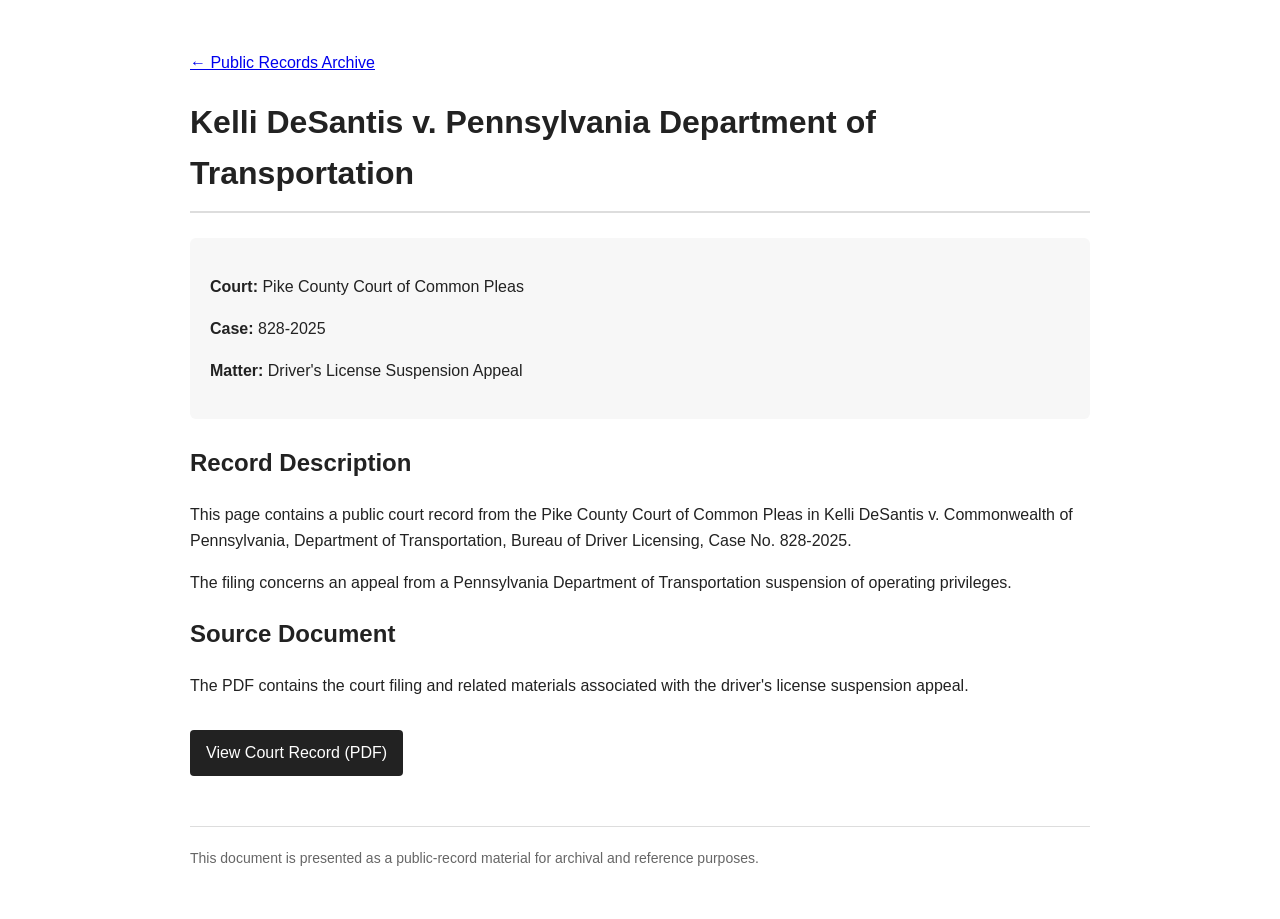
==== records/penndot-828-2025/index.html @ 9c28863d "Add public court record for Kelli DeSantis case This HTML document presents the public court record " ====
<!DOCTYPE html>
<html lang="en">
<head>
  <meta charset="UTF-8">
  <meta name="viewport" content="width=device-width, initial-scale=1.0">

  <title>
    Kelli DeSantis v. Pennsylvania Department of Transportation |
    Case 828-2025
  </title>

  <meta name="description"
        content="Public court record for Kelli DeSantis v. Pennsylvania Department of Transportation, Pike County Court of Common Pleas, case 828-2025, concerning a driver's license suspension appeal.">

  <meta name="robots" content="index, follow">

  <link rel="canonical"
        href="https://publicrecords570.github.io/kellidesantis/records/penndot-828-2025/">

  <meta property="og:title"
        content="Kelli DeSantis v. Pennsylvania Department of Transportation">

  <meta property="og:description"
        content="Public court record from the Pike County Court of Common Pleas, case 828-2025.">

  <meta property="og:type" content="article">

  <meta property="og:url"
        content="https://publicrecords570.github.io/kellidesantis/records/penndot-828-2025/">

  <style>
    body {
      font-family: Arial, sans-serif;
      max-width: 900px;
      margin: 50px auto;
      padding: 0 25px;
      line-height: 1.6;
      color: #222;
    }

    h1 {
      border-bottom: 2px solid #ddd;
      padding-bottom: 12px;
    }

    .details {
      background: #f7f7f7;
      padding: 20px;
      margin: 25px 0;
      border-radius: 6px;
    }

    .label {
      font-weight: bold;
    }

    .button {
      display: inline-block;
      margin-top: 15px;
      padding: 10px 16px;
      background: #222;
      color: white;
      text-decoration: none;
      border-radius: 4px;
    }

    footer {
      margin-top: 50px;
      padding-top: 20px;
      border-top: 1px solid #ddd;
      color: #666;
      font-size: 14px;
    }
  </style>
</head>

<body>

<p>
  <a href="../../">← Public Records Archive</a>
</p>

<h1>
Kelli DeSantis v. Pennsylvania Department of Transportation
</h1>

<div class="details">

<p>
<span class="label">Court:</span>
Pike County Court of Common Pleas
</p>

<p>
<span class="label">Case:</span>
828-2025
</p>

<p>
<span class="label">Matter:</span>
Driver's License Suspension Appeal
</p>

</div>

<h2>Record Description</h2>

<p>
This page contains a public court record from the Pike County Court
of Common Pleas in Kelli DeSantis v. Commonwealth of Pennsylvania,
Department of Transportation, Bureau of Driver Licensing,
Case No. 828-2025.
</p>

<p>
The filing concerns an appeal from a Pennsylvania Department of
Transportation suspension of operating privileges.
</p>

<h2>Source Document</h2>

<p>
The PDF contains the court filing and related materials associated
with the driver's license suspension appeal.
</p>

<a class="button" href="../../kelli-penndot1.pdf">
View Court Record (PDF)
</a>

<footer>
This document is presented as a public-record material for archival
and reference purposes.
</footer>

</body>
</html>
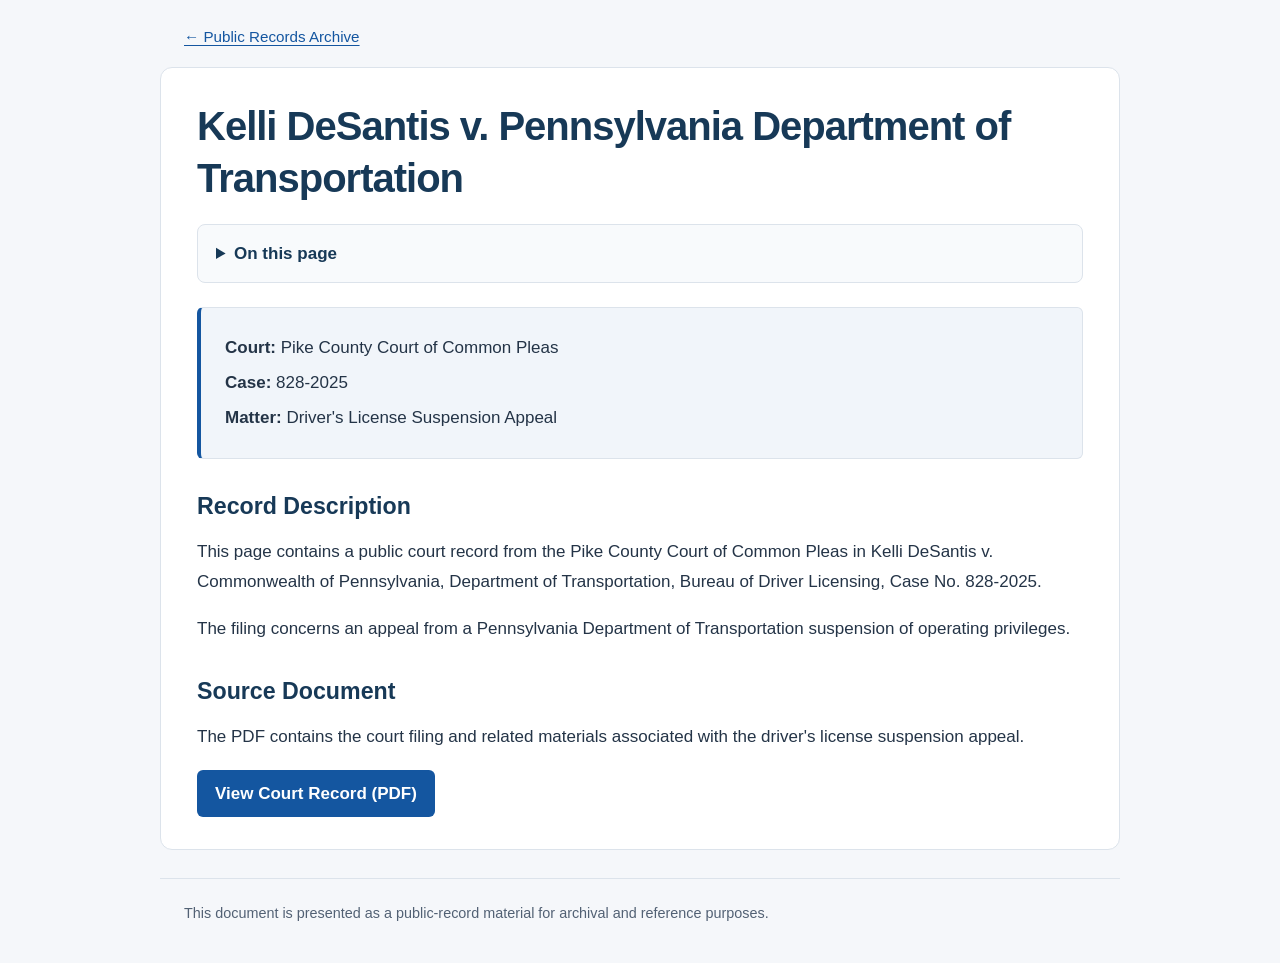
==== commit 992d2fb9: "Apply shared archive design to PennDOT page" ====
--- a/records/penndot-828-2025/index.html
+++ b/records/penndot-828-2025/index.html
@@ -28,61 +28,19 @@
   <meta property="og:url"
         content="https://publicrecords570.github.io/kellidesantis/records/penndot-828-2025/">
 
-  <style>
-    body {
-      font-family: Arial, sans-serif;
-      max-width: 900px;
-      margin: 50px auto;
-      padding: 0 25px;
-      line-height: 1.6;
-      color: #222;
-    }
-
-    h1 {
-      border-bottom: 2px solid #ddd;
-      padding-bottom: 12px;
-    }
-
-    .details {
-      background: #f7f7f7;
-      padding: 20px;
-      margin: 25px 0;
-      border-radius: 6px;
-    }
-
-    .label {
-      font-weight: bold;
-    }
-
-    .button {
-      display: inline-block;
-      margin-top: 15px;
-      padding: 10px 16px;
-      background: #222;
-      color: white;
-      text-decoration: none;
-      border-radius: 4px;
-    }
-
-    footer {
-      margin-top: 50px;
-      padding-top: 20px;
-      border-top: 1px solid #ddd;
-      color: #666;
-      font-size: 14px;
-    }
-  </style>
+  <link rel="stylesheet" href="../../archive.css">
 </head>
 
 <body>
-
-<p>
+  <a class="skip-link" href="#main-content">Skip to main content</a>
+<nav aria-label="Main navigation">
   <a href="../../">← Public Records Archive</a>
-</p>
-
+</nav>
+<main id="main-content" tabindex="-1">
 <h1>
 Kelli DeSantis v. Pennsylvania Department of Transportation
 </h1>
+<details class="page-contents"><summary>On this page</summary><ul><li><a href="#section-record-description">Record Description</a></li><li><a href="#section-source-document">Source Document</a></li></ul></details>
 
 <div class="details">
 
@@ -103,7 +61,7 @@
 
 </div>
 
-<h2>Record Description</h2>
+<h2 id="section-record-description">Record Description</h2>
 
 <p>
 This page contains a public court record from the Pike County Court
@@ -117,7 +75,7 @@
 Transportation suspension of operating privileges.
 </p>
 
-<h2>Source Document</h2>
+<h2 id="section-source-document">Source Document</h2>
 
 <p>
 The PDF contains the court filing and related materials associated
@@ -128,6 +86,7 @@
 View Court Record (PDF)
 </a>
 
+</main>
 <footer>
 This document is presented as a public-record material for archival
 and reference purposes.
--- a/archive.css
+++ b/archive.css
@@ -0,0 +1,76 @@
+:root { color-scheme: light; --ink:#243447; --muted:#526174; --blue:#1456a0; --line:#dce3eb; --surface:#fff; --background:#f5f7fa; }
+* { box-sizing:border-box; }
+html { scroll-padding-top:24px; }
+body { margin:0; background:var(--background); color:var(--ink); font:17px/1.75 Arial,Helvetica,sans-serif; overflow-wrap:anywhere; }
+a { color:var(--blue); text-underline-offset:3px; }
+a:hover { color:#103f75; }
+a:focus-visible, button:focus-visible, summary:focus-visible { outline:3px solid var(--blue); outline-offset:4px; }
+.skip-link { position:fixed; top:8px; left:8px; z-index:1000; padding:10px 16px; color:#fff; background:#103f75; border-radius:6px; transform:translateY(-200%); }
+.skip-link:focus { transform:translateY(0); color:#fff; }
+#main-content:focus { outline:none; }
+body > nav { max-width:960px; margin:0 auto; padding:24px 24px 16px; font-size:.95rem; }
+body > main { max-width:960px; margin:0 auto; padding:32px 36px; background:var(--surface); border:1px solid var(--line); border-radius:12px; }
+.container { max-width:960px; margin:0 auto; padding:40px 24px 48px; }
+.container > header { margin-bottom:32px; }
+h1,h2,h3 { color:#173957; line-height:1.3; }
+h1 { margin:0 0 20px; font-size:clamp(1.8rem,4vw,2.5rem); letter-spacing:-.025em; }
+h2 { margin:32px 0 16px; font-size:1.45rem; }
+h3 { margin:0 0 14px; font-size:1.2rem; }
+p { margin:0 0 18px; }
+.eyebrow { margin:0 0 8px; color:var(--muted); font-size:.85rem; font-weight:700; letter-spacing:.08em; text-transform:uppercase; }
+.intro { max-width:760px; color:var(--muted); }
+.archive-heading { margin:0 0 16px; font-size:1.25rem; }
+.records { display:grid; gap:22px; }
+.record,.document,.related-record { padding:24px; border:1px solid var(--line); border-radius:10px; background:var(--surface); }
+.record h3 { font-size:clamp(1.2rem,3vw,1.5rem); }
+.record h3 a { color:#173957; text-decoration:none; }
+.record h3 a:hover { text-decoration:underline; }
+.record p { margin:0 0 16px; }
+.category { display:inline-block; margin-bottom:12px; padding:4px 10px; border-radius:5px; color:#184d83; background:#edf3fa; font-size:.8rem; font-weight:700; }
+.details,.record-box { margin:24px 0; padding:20px 24px; background:#f1f5fa; border:1px solid var(--line); border-left:4px solid var(--blue); border-radius:6px; }
+.details p,.record-box p { margin:5px 0; }
+.record-box h2 { margin:0 0 16px; }
+.label { font-weight:700; }
+.metadata { display:grid; grid-template-columns:150px minmax(0,1fr); gap:6px 16px; margin:0 0 18px; font-size:.95rem; }
+.metadata dt { font-weight:700; color:var(--muted); }
+.metadata dd { margin:0; }
+.button,.document-link { display:inline-flex; align-items:center; justify-content:center; min-height:44px; max-width:100%; padding:11px 18px; border-radius:6px; background:var(--blue); color:#fff; font-weight:700; text-decoration:none; line-height:1.5; }
+.document-link { margin:10px 0 16px; }
+.button:hover,.document-link:hover { background:#103f75; color:#fff; }
+.note { color:var(--muted); font-size:.92rem; }
+main > article > section + section { margin-top:30px; padding-top:6px; border-top:1px solid var(--line); }
+blockquote { margin:24px 0; padding:6px 22px; border-left:3px solid #b8c9dc; background:#fafbfd; }
+blockquote p { margin:16px 0; }
+ul,ol { padding-left:26px; }
+li { margin:8px 0; }
+.subparagraphs { list-style-type:lower-alpha; }
+.averments > li { margin-bottom:18px; }
+.document + .document { margin-top:18px; }
+.document h3 { margin-top:0; }
+.page-contents { margin:20px 0 24px; padding:14px 18px; border:1px solid var(--line); border-radius:8px; background:#f8fafc; }
+.page-contents summary { min-height:28px; cursor:pointer; color:#173957; font-weight:700; }
+.page-contents ul { margin:12px 0 4px; }
+footer { color:var(--muted); font-size:.9rem; border-top:1px solid var(--line); padding-top:22px; margin-top:34px; }
+body > footer { max-width:960px; margin:28px auto 0; padding:22px 24px 36px; }
+footer p { margin:0 0 10px; }
+img,iframe,object,embed { max-width:100%; }
+@media (max-width:600px) {
+ body { font-size:16px; }
+ .container { padding:28px 16px 36px; }
+ body > nav { padding:20px 16px 14px; }
+ body > main { margin:0 12px; padding:24px 18px; border-radius:9px; }
+ .record,.document,.related-record { padding:22px 18px; }
+ .details,.record-box { padding:16px; }
+ .metadata { grid-template-columns:1fr; gap:2px; }
+ .metadata dd { margin-bottom:10px; }
+ blockquote { padding:4px 12px; }
+ .document-link,.button { text-align:left; justify-content:flex-start; }
+ body > footer { padding-left:18px; padding-right:18px; }
+}
+@media print {
+ body { background:#fff; color:#000; font-size:11pt; }
+ .skip-link,body > nav,.page-contents { display:none; }
+ body > main,.container { border:0; margin:0; padding:0; max-width:none; }
+ .record,.document,.details,.record-box { break-inside:avoid; }
+ .button,.document-link { background:none; color:#000; padding:0; min-height:0; text-decoration:underline; }
+}
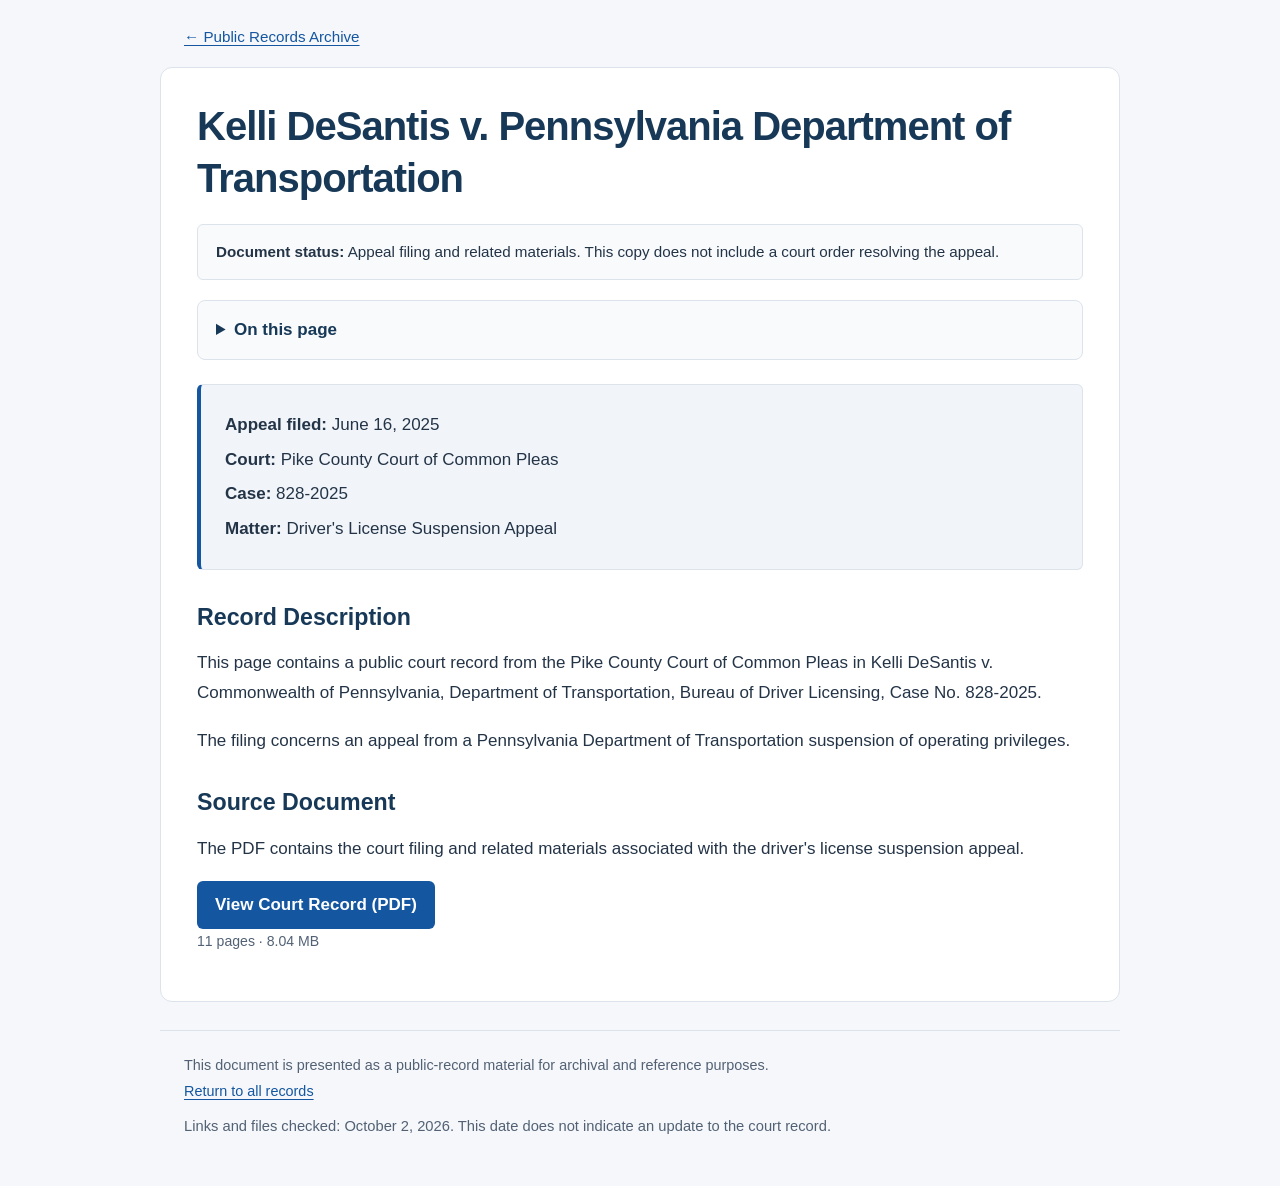
==== commit ea747970: "Add PennDOT filing status and PDF details" ====
--- a/records/penndot-828-2025/index.html
+++ b/records/penndot-828-2025/index.html
@@ -40,9 +40,11 @@
 <h1>
 Kelli DeSantis v. Pennsylvania Department of Transportation
 </h1>
+<p class="source-status"><strong>Document status:</strong> Appeal filing and related materials. This copy does not include a court order resolving the appeal.</p>
 <details class="page-contents"><summary>On this page</summary><ul><li><a href="#section-record-description">Record Description</a></li><li><a href="#section-source-document">Source Document</a></li></ul></details>
 
 <div class="details">
+<p><span class="label">Appeal filed:</span> <time datetime="2025-06-16">June 16, 2025</time></p>
 
 <p>
 <span class="label">Court:</span>
@@ -84,12 +86,14 @@
 
 <a class="button" href="../../kelli-penndot1.pdf">
 View Court Record (PDF)
-</a>
+</a><span class="file-info">11 pages · 8.04 MB</span>
 
 </main>
 <footer>
 This document is presented as a public-record material for archival
 and reference purposes.
+<p><a href="../../">Return to all records</a></p>
+<p class="note">Links and files checked: <time datetime="2026-10-02">October 2, 2026</time>. This date does not indicate an update to the court record.</p>
 </footer>
 
 </body>
--- a/archive.css
+++ b/archive.css
@@ -74,3 +74,7 @@
  .record,.document,.details,.record-box { break-inside:avoid; }
  .button,.document-link { background:none; color:#000; padding:0; min-height:0; text-decoration:underline; }
 }
+
+.file-info { display:block; margin:0 0 16px; color:var(--muted); font-size:.88rem; }
+.source-status { padding:14px 18px; border:1px solid var(--line); border-radius:6px; background:#f8fafc; font-size:.95rem; }
+@media (max-width:600px) { .page-contents { padding:12px 14px; } .page-contents ul { padding-left:20px; } }
